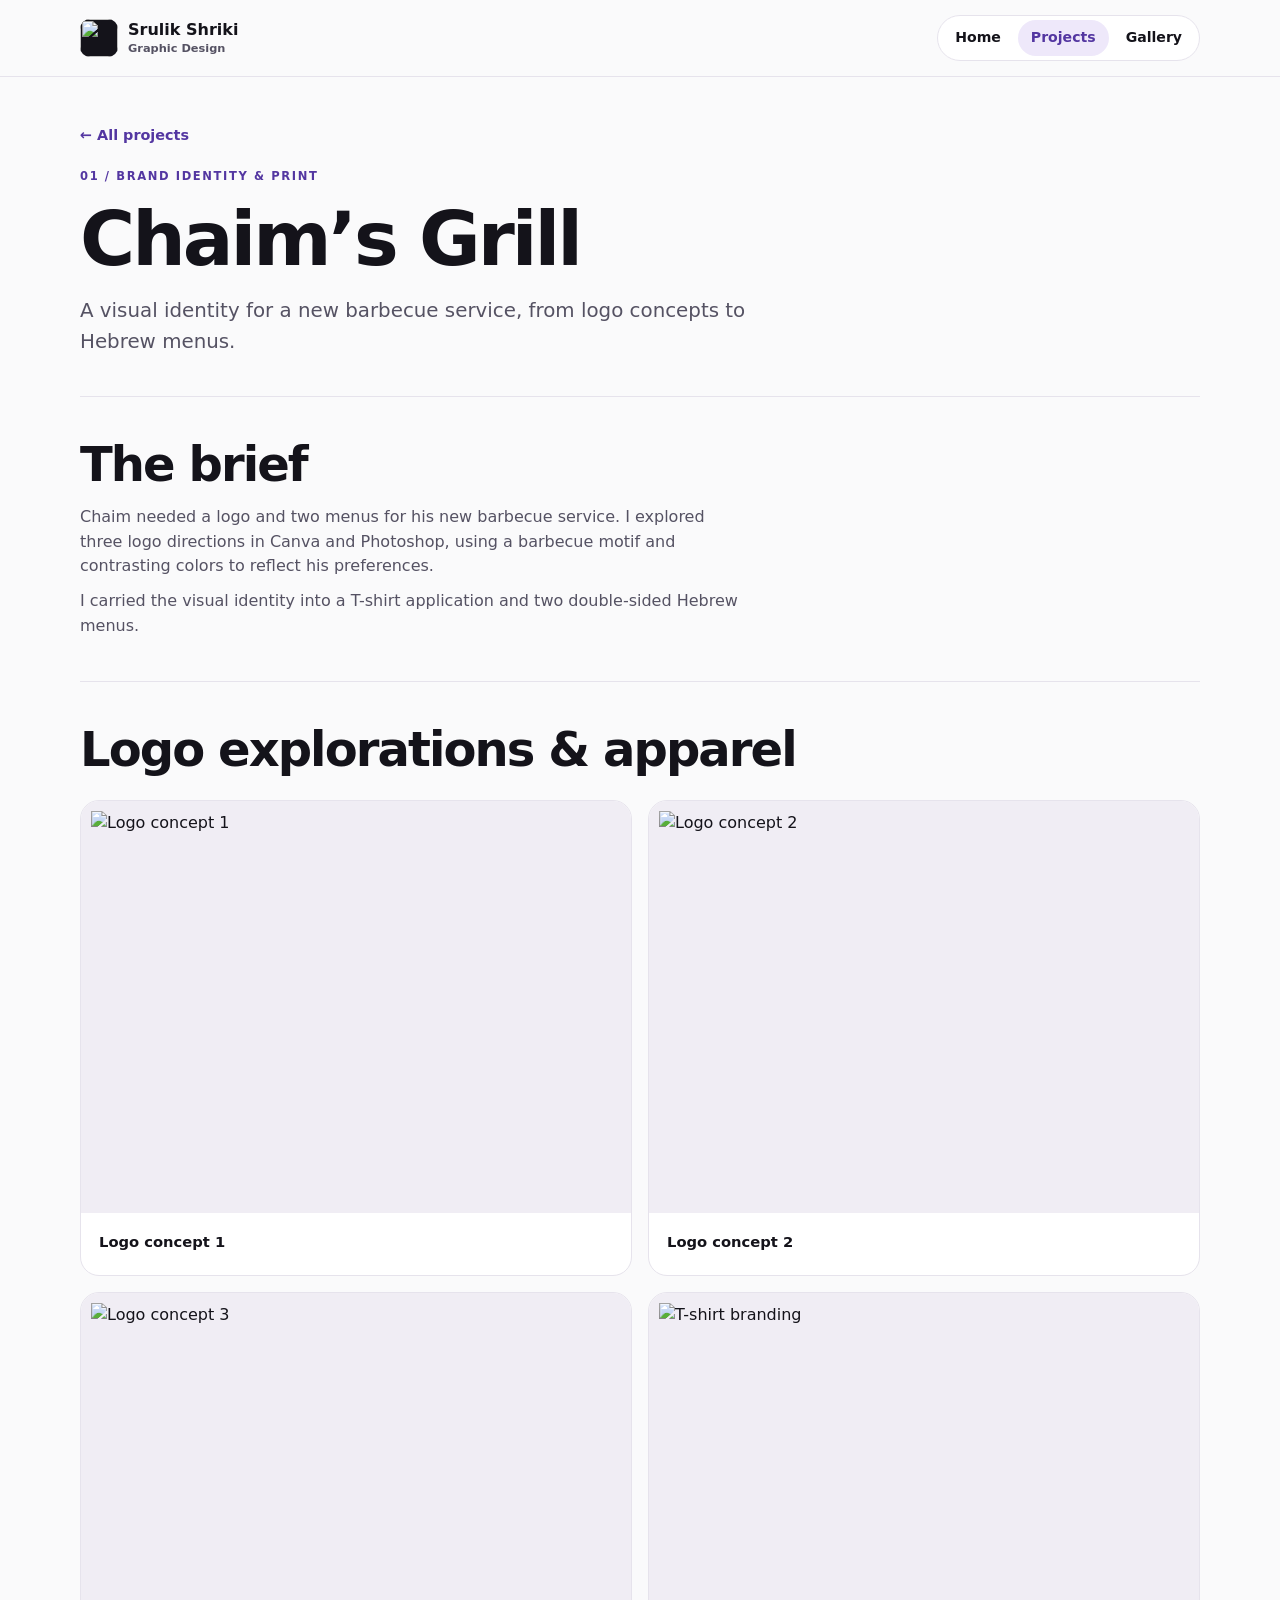
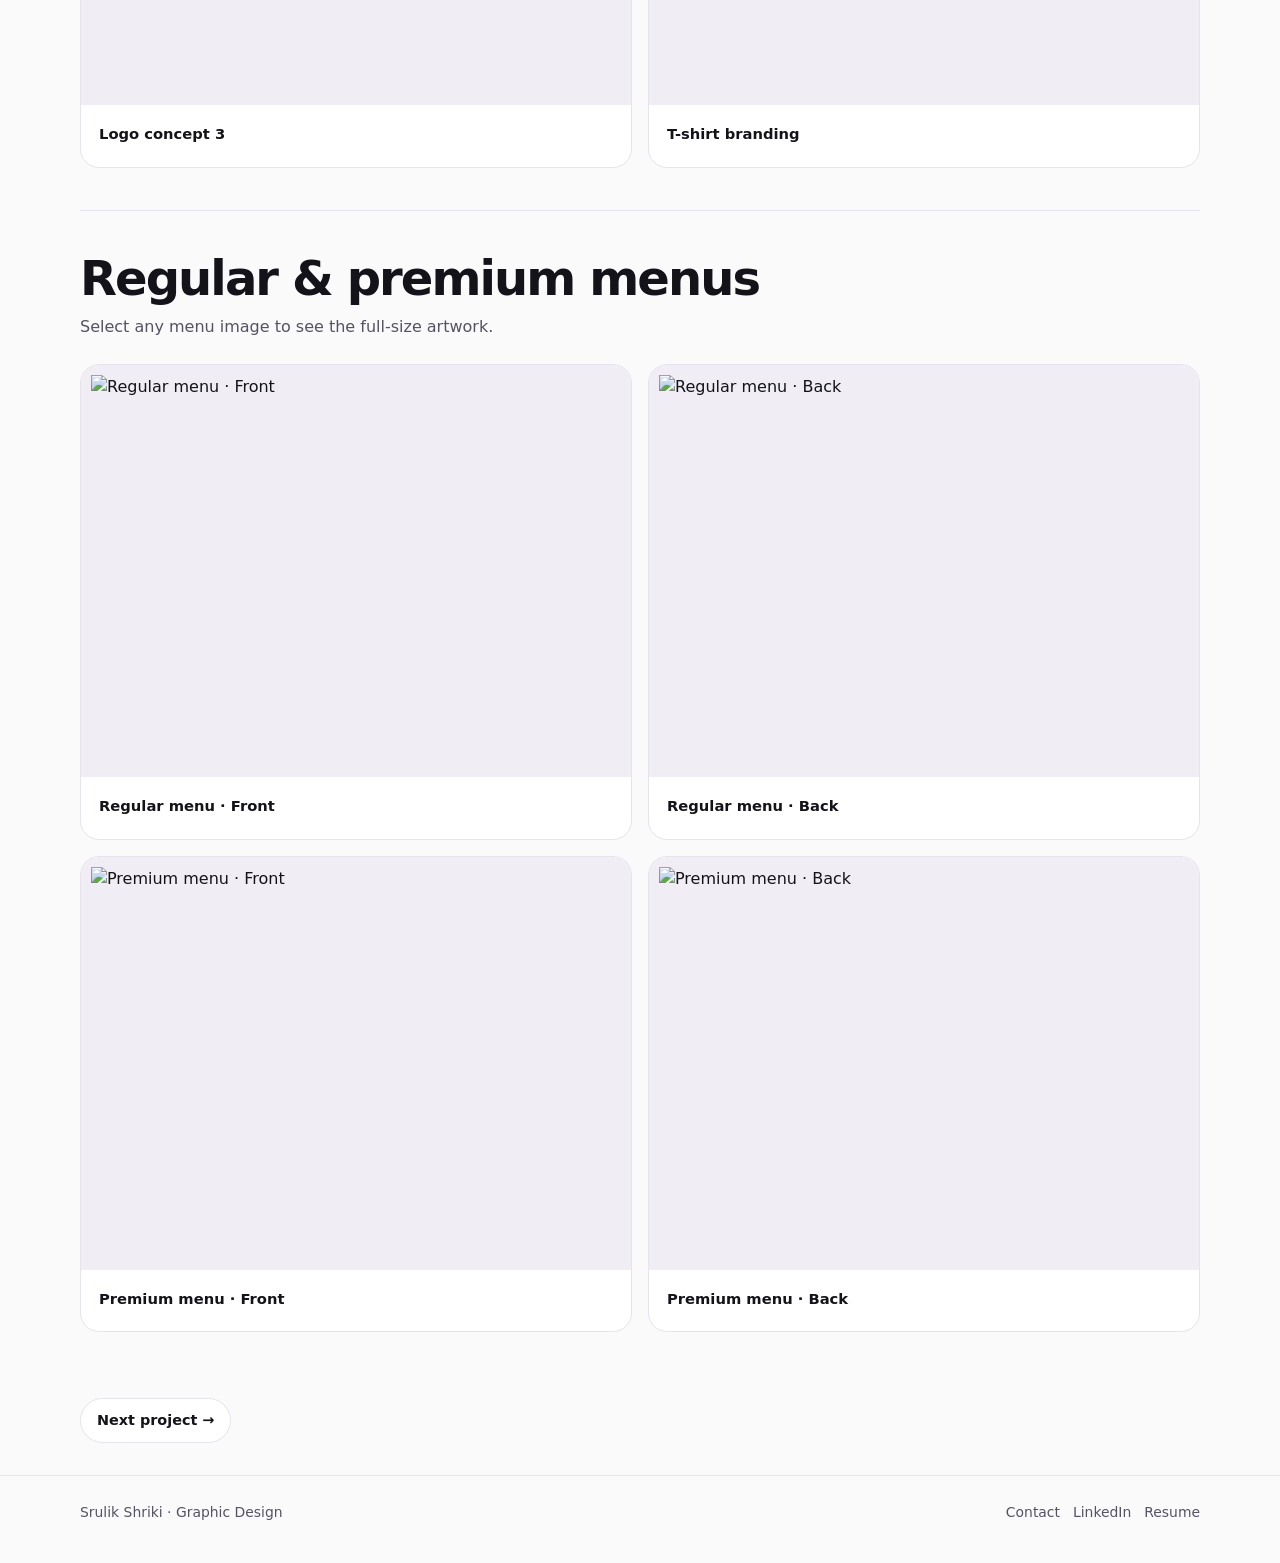
==== bbq.html @ f4cd2b34 "Add files via upload" ====
<!doctype html>
<html lang="en">
<head>
<meta charset="utf-8">
<meta name="viewport" content="width=device-width, initial-scale=1">
<meta name="description" content="Logo explorations, apparel, and two Hebrew menus for a barbecue business.">
<title>Chaim’s Grill | Graphic Design Srulik&#x27;s Portfolio</title>
<link rel="icon" href="gallery/logo_favicon.jpg" type="image/jpeg">
<link rel="stylesheet" href="styles.css">
</head>
<body>
<a class="skip" href="#main">Skip to content</a>
<header class="header"><div class="wrap bar">
  <a class="brand" href="index.html" aria-label="Graphic Design portfolio home"><img class="mark" src="gallery/logo_favicon.jpg" width="38" height="38" alt=""><span>Srulik Shriki<small>Graphic Design</small></span></a>
  <nav class="nav" aria-label="Main navigation"><a href="index.html">Home</a> <a href="projects.html" aria-current="page">Projects</a> <a href="gallery.html">Gallery</a></nav>
</div></header>
<main class="wrap" id="main">
<div class="page-head"><a class="back" href="projects.html">← All projects</a><p class="eyebrow">01 / Brand identity &amp; print</p><h1>Chaim’s Grill</h1><p class="lead">A visual identity for a new barbecue service, from logo concepts to Hebrew menus.</p></div><section class="section"><h2>The brief</h2><div class="brief-copy"><p>Chaim needed a logo and two menus for his new barbecue service. I explored three logo directions in Canva and Photoshop, using a barbecue motif and contrasting colors to reflect his preferences.</p><p>I carried the visual identity into a T-shirt application and two double-sided Hebrew menus.</p></div></section><section class="section"><h2>Logo explorations & apparel</h2><div class="grid two"><figure class="piece">
<div class="media"><a href="gallery/bbq_logo1.png" aria-label="View full-size image: Logo concept 1"><img src="gallery/bbq_logo1.png" alt="Logo concept 1" loading="lazy"></a></div>
<figcaption><strong>Logo concept 1</strong></figcaption></figure><figure class="piece">
<div class="media"><a href="gallery/bbq_logo2.png" aria-label="View full-size image: Logo concept 2"><img src="gallery/bbq_logo2.png" alt="Logo concept 2" loading="lazy"></a></div>
<figcaption><strong>Logo concept 2</strong></figcaption></figure><figure class="piece">
<div class="media"><a href="gallery/bbq_logo_option3.png" aria-label="View full-size image: Logo concept 3"><img src="gallery/bbq_logo_option3.png" alt="Logo concept 3" loading="lazy"></a></div>
<figcaption><strong>Logo concept 3</strong></figcaption></figure><figure class="piece">
<div class="media"><a href="gallery/tshirt_logo.png" aria-label="View full-size image: T-shirt branding"><img src="gallery/tshirt_logo.png" alt="T-shirt branding" loading="lazy"></a></div>
<figcaption><strong>T-shirt branding</strong></figcaption></figure></div></section><section class="section"><h2>Regular & premium menus</h2><p class=intro>Select any menu image to see the full-size artwork.</p><div class="grid two"><figure class="piece">
<div class="media"><a href="gallery/bbq_menu1.png" aria-label="View full-size image: Regular menu · Front"><img src="gallery/bbq_menu1.png" alt="Regular menu · Front" loading="lazy"></a></div>
<figcaption><strong>Regular menu · Front</strong></figcaption></figure><figure class="piece">
<div class="media"><a href="gallery/bbq_menu2.png" aria-label="View full-size image: Regular menu · Back"><img src="gallery/bbq_menu2.png" alt="Regular menu · Back" loading="lazy"></a></div>
<figcaption><strong>Regular menu · Back</strong></figcaption></figure><figure class="piece">
<div class="media"><a href="gallery/premium_bbq_menu1.png" aria-label="View full-size image: Premium menu · Front"><img src="gallery/premium_bbq_menu1.png" alt="Premium menu · Front" loading="lazy"></a></div>
<figcaption><strong>Premium menu · Front</strong></figcaption></figure><figure class="piece">
<div class="media"><a href="gallery/premium_bbq_menu2.png" aria-label="View full-size image: Premium menu · Back"><img src="gallery/premium_bbq_menu2.png" alt="Premium menu · Back" loading="lazy"></a></div>
<figcaption><strong>Premium menu · Back</strong></figcaption></figure></div></section><div class="actions"><a class="button" href="business-card.html">Next project →</a></div>
</main>
<footer class="footer"><div class="wrap"><span>Srulik Shriki · Graphic Design</span><div><a href="mailto:ishriki@emich.edu">Contact</a><a href="https://www.linkedin.com/in/srulik-shriki-858525204/">LinkedIn</a><a href="https://canva.link/yx0ch3mzbwve8dt">Resume</a></div></div></footer>

</body>
</html>
---- styles.css ----
:root{color-scheme:light;--bg:#fafafb;--ink:#14131a;--muted:#555263;--line:#e6e3ec;--paper:#fff;--accent:#5336a1;--lilac:#eee8fa;--width:1120px}
*{box-sizing:border-box}body{margin:0;background:var(--bg);color:var(--ink);font-family:Inter,system-ui,-apple-system,"Segoe UI",sans-serif;line-height:1.55}a{color:inherit;text-decoration:none}img,video{display:block;max-width:100%}h1,h2,h3,p,figure{margin:0}h1,h2,h3{line-height:1.08;letter-spacing:-.04em}p{color:var(--muted)}:focus-visible{outline:3px solid var(--accent);outline-offset:5px}.wrap{width:min(var(--width),calc(100% - 64px));margin-inline:auto}.skip{position:absolute;top:6px;left:8px;transform:translateY(-150%);z-index:10;background:white;padding:8px}.skip:focus{transform:none}.header{position:sticky;top:0;z-index:5;background:#fafafbf2;border-bottom:1px solid var(--line);backdrop-filter:blur(12px)}.bar{min-height:76px;display:flex;align-items:center;justify-content:space-between;gap:14px}.brand,.nav{display:flex;align-items:center;gap:10px}.brand{font-weight:750;line-height:1.12}.brand small{display:block;color:var(--muted);font-size:.71rem;font-weight:550;margin-top:3px}.mark{display:grid;place-items:center;border-radius:10px;width:38px;height:38px;background:var(--ink);color:white;font-size:.9rem;letter-spacing:-.04em;flex:none}.nav{gap:4px;padding:4px;border:1px solid var(--line);border-radius:99px;background:var(--paper);font-size:.88rem;font-weight:650}.nav a{padding:7px 13px;border-radius:99px}.nav a:hover,.nav [aria-current]{background:var(--lilac);color:var(--accent)}.hero{display:grid;grid-template-columns:1.22fr .78fr;align-items:center;gap:clamp(28px,6vw,84px);padding-block:clamp(48px,8vw,104px)}.hero h1,.page-head h1{font-size:clamp(2.65rem,6vw,5.25rem);max-width:13ch;line-height:1.04}.hero h1 span{background:var(--lilac);box-decoration-break:clone;padding-inline:.09em;border-radius:.13em}.eyebrow{font-size:.72rem;font-weight:800;text-transform:uppercase;letter-spacing:.14em;color:var(--accent);margin-bottom:14px}.lead{font-size:clamp(1.03rem,2vw,1.24rem);max-width:54ch;margin-top:18px}.portrait{border-radius:25px;overflow:hidden;background:var(--lilac);border:1px solid var(--line);padding:10px;max-width:365px;justify-self:end;width:100%}.portrait img{width:100%;height:auto;aspect-ratio:1;object-fit:cover;border-radius:17px}.portrait figcaption{padding:10px 6px 2px;font-size:.77rem;font-weight:700;color:var(--muted)}.actions{display:flex;align-items:center;gap:12px;flex-wrap:wrap;margin-top:24px}.button{display:inline-flex;align-items:center;gap:10px;padding:10px 16px;border-radius:99px;font-weight:700;font-size:.9rem;border:1px solid var(--line);background:white}.button.primary{color:white;background:var(--ink);border-color:var(--ink)}.button:hover{color:var(--accent);background:var(--lilac);border-color:var(--lilac)}.section{padding-block:42px;border-top:1px solid var(--line);scroll-margin-top:102px}.section h2{font-size:clamp(1.85rem,4vw,3rem)}.section>.intro{margin:10px 0 22px;max-width:65ch}.grid{display:grid;grid-template-columns:repeat(3,minmax(0,1fr));gap:16px;margin-top:24px}.grid.two{grid-template-columns:repeat(2,minmax(0,1fr))}.card,.piece,.note{min-width:0;border:1px solid var(--line);background:white;border-radius:19px;overflow:hidden}.card{display:flex;flex-direction:column}.card:hover{border-color:#a994d6;box-shadow:0 6px 24px #31215310}.cover,.media{display:grid;place-items:center;background:#f0edf4;overflow:hidden}.cover{aspect-ratio:1.5}.cover img{width:100%;height:100%;object-fit:cover}.cover.bbq{background:#fff}.cover.bbq img{object-fit:contain;padding:14px}.cover.ish{background:#2c2441}.cover.ish img{object-fit:contain;padding:14px}.card-body,.piece figcaption,.note{padding:18px}.card-body{flex:1;display:flex;flex-direction:column;align-items:start;gap:9px}.card-body h3,.note h3{font-size:1.35rem}.card-body p,.note p{font-size:.94rem}.card-body .eyebrow{margin:0;font-size:.66rem}.card-body .open{margin-top:auto;padding-top:6px;color:var(--accent);font-weight:750;font-size:.86rem}.page-head{padding-block:46px 38px}.page-head h1{max-width:17ch;font-size:clamp(2.5rem,6vw,4.7rem)}.back{display:inline-block;margin-bottom:22px;font-size:.9rem;font-weight:700;color:var(--accent)}.media{aspect-ratio:4/3}.media img,.media video{width:100%;height:100%;object-fit:contain}.media img{padding:10px}.media video{background:#191820}.media a{display:grid;place-items:center;width:100%;height:100%;min-height:0}.media a:hover img{filter:brightness(.94)}.piece figcaption{font-size:.92rem;color:var(--muted)}.piece figcaption strong{color:var(--ink);display:block;margin-bottom:3px}.piece figcaption a,.under{color:var(--accent);font-weight:700;text-decoration:underline;text-underline-offset:3px}.story{display:grid;grid-template-columns:minmax(0,1.2fr) minmax(0,1fr);gap:24px;align-items:start;margin-top:20px}.story p+p{margin-top:12px}.case-art{width:100%;border-radius:19px;background:#2c2441}.notes{display:grid;grid-template-columns:repeat(2,minmax(0,1fr));gap:12px;margin-top:20px}.note p{margin-top:8px}.footer{border-top:1px solid var(--line);margin-top:32px;padding-block:26px 40px}.footer .wrap{display:flex;justify-content:space-between;flex-wrap:wrap;gap:12px;color:var(--muted);font-size:.87rem}.footer a{margin-right:13px}.footer a:last-child{margin-right:0}.filters{margin-top:18px}.filters button{cursor:pointer;font-family:inherit;color:var(--ink)}.filters [aria-pressed=true]{background:var(--lilac);color:var(--accent);border-color:#cfc1e7}[hidden]{display:none!important}
@media(max-width:760px){.wrap{width:calc(100% - 36px)}.hero{grid-template-columns:1fr;gap:24px}.portrait{justify-self:start;max-width:300px}.grid{grid-template-columns:repeat(2,minmax(0,1fr))}.story{grid-template-columns:1fr}.case-art{max-width:450px}}
@media(max-width:490px){.nav a{padding:6px 8px}.nav{font-size:.77rem}.bar{min-height:62px;gap:8px}.brand{font-size:.88rem}.brand small{font-size:.63rem}.mark{width:32px;height:32px}.grid,.grid.two,.notes{grid-template-columns:1fr}.section{padding-block:32px}}

/* Project covers */
.cover {
  position: relative;
}
.cover img, .cover-art {
  position: absolute;
  inset: 0;
  width: 100%;
  height: 100%;
}
.cover img { object-position: center; }
.cover.bbq { background: #fff; }
.cover.bbq img { padding: 12px; }
.cover.ish { background: #f4e5ae; }
.cover.ish img { padding: 0; }
.cover.logos { background: #000; }
.cover.logos img { object-fit: contain; }
.cover.web { background: #dceafa; }
.cover.web img { object-fit: contain; }
.wheel-spin { transform-origin: 300px 200px; }
.drop-first { transform: translate(75px, 250px); }
.drop-second { transform: translate(150px, 200px); }
@media (prefers-reduced-motion: no-preference) {
  .has-motion.is-visible .wheel-spin {
    animation: wheel-spin 4.6s ease-in-out both;
  }
  .has-motion.is-visible .drop-first {
    animation: drop-first 2.2s steps(1, end) both;
  }
  .has-motion.is-visible .drop-second {
    animation: drop-second 2.2s 2.2s steps(1, end) both;
  }
}
@keyframes wheel-spin {
  to { transform: rotate(1080deg); }
}
@keyframes drop-first {
  0% { transform: translate(50px, 0); }
  20% { transform: translate(50px, 75px); }
  40% { transform: translate(75px, 75px); }
  60% { transform: translate(75px, 150px); }
  80%, 100% { transform: translate(75px, 250px); }
}
@keyframes drop-second {
  0% { transform: translate(100px, 0); }
  20% { transform: translate(100px, 50px); }
  40% { transform: translate(125px, 50px); }
  60% { transform: translate(150px, 100px); }
  80%, 100% { transform: translate(150px, 200px); }
}

.brief-copy { max-width: 66ch; margin-top: 14px; }
.brief-copy p + p { margin-top: 10px; }
.print-version h3 { font-size: 1.25rem; }
.grid.print-sides { grid-template-columns: 1fr; gap: 12px; margin-top: 12px; }
.print-sides .media { aspect-ratio: 1.8; }
.media:has(img[src$="logo-example-1.png"]) { background: #232129; }
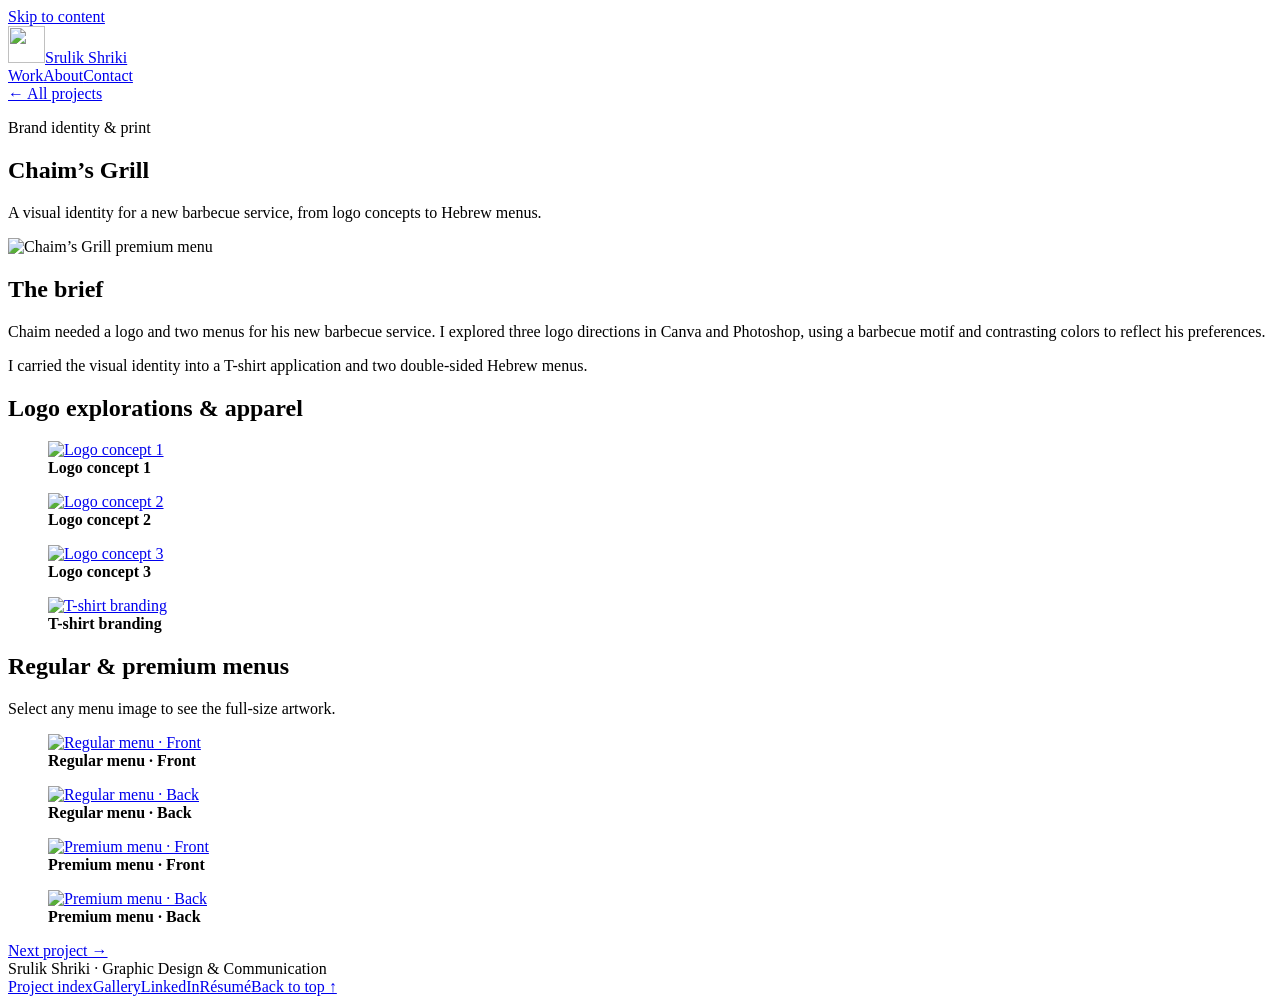
==== commit dcc07b74: "Add files via upload" ====
--- a/bbq.html
+++ b/bbq.html
@@ -5,35 +5,49 @@
 <meta name="viewport" content="width=device-width, initial-scale=1">
 <meta name="description" content="Logo explorations, apparel, and two Hebrew menus for a barbecue business.">
 <title>Chaim’s Grill | Graphic Design Srulik&#x27;s Portfolio</title>
-<link rel="icon" href="gallery/logo_favicon.jpg" type="image/jpeg">
-<link rel="stylesheet" href="styles.css">
+<link rel="icon" href="assets/home/srulik-mark.webp">
+<meta name="theme-color" content="#ffffff">
+<link rel="stylesheet" href="assets/css/home.css">
+<link rel="stylesheet" href="assets/css/projects.css">
 </head>
-<body>
+<body id="top" class="case-page tone-warm">
 <a class="skip" href="#main">Skip to content</a>
-<header class="header"><div class="wrap bar">
-  <a class="brand" href="index.html" aria-label="Graphic Design portfolio home"><img class="mark" src="gallery/logo_favicon.jpg" width="38" height="38" alt=""><span>Srulik Shriki<small>Graphic Design</small></span></a>
-  <nav class="nav" aria-label="Main navigation"><a href="index.html">Home</a> <a href="projects.html" aria-current="page">Projects</a> <a href="gallery.html">Gallery</a></nav>
-</div></header>
-<main class="wrap" id="main">
-<div class="page-head"><a class="back" href="projects.html">← All projects</a><p class="eyebrow">01 / Brand identity &amp; print</p><h1>Chaim’s Grill</h1><p class="lead">A visual identity for a new barbecue service, from logo concepts to Hebrew menus.</p></div><section class="section"><h2>The brief</h2><div class="brief-copy"><p>Chaim needed a logo and two menus for his new barbecue service. I explored three logo directions in Canva and Photoshop, using a barbecue motif and contrasting colors to reflect his preferences.</p><p>I carried the visual identity into a T-shirt application and two double-sided Hebrew menus.</p></div></section><section class="section"><h2>Logo explorations & apparel</h2><div class="grid two"><figure class="piece">
-<div class="media"><a href="gallery/bbq_logo1.png" aria-label="View full-size image: Logo concept 1"><img src="gallery/bbq_logo1.png" alt="Logo concept 1" loading="lazy"></a></div>
+<header class="header">
+    <div class="wrap bar">
+      <a class="brand" href="index.html" aria-label="Srulik Shriki, home"><img src="assets/home/srulik-mark.webp" width="37" height="37" alt=""><span>Srulik Shriki</span></a>
+      <nav class="nav" aria-label="Main navigation">
+        <a href="index.html#work">Work</a><a href="index.html#about">About</a><a class="contact-nav" href="mailto:ishriki@emich.edu">Contact</a>
+      </nav>
+    </div>
+  </header>
+<main id="main" tabindex="-1">
+<section class="case-hero" aria-label="Project introduction">
+  <div class="wrap case-hero-inner">
+    <div class="page-head"><a class="back" href="projects.html">← All projects</a><p class="eyebrow">Brand identity &amp; print</p><h1><span>Chaim’s Grill</span></h1><p class="lead">A visual identity for a new barbecue service, from logo concepts to Hebrew menus.</p></div>
+    <div class="case-art portrait-art"><img src="assets/home/chaims-grill-menu.webp" alt="Chaim’s Grill premium menu" fetchpriority="high"></div>
+  </div>
+</section>
+<div class="wrap case-content">
+<section class="section"><h2>The brief</h2><div class="brief-copy"><p>Chaim needed a logo and two menus for his new barbecue service. I explored three logo directions in Canva and Photoshop, using a barbecue motif and contrasting colors to reflect his preferences.</p><p>I carried the visual identity into a T-shirt application and two double-sided Hebrew menus.</p></div></section><section class="section"><h2>Logo explorations & apparel</h2><div class="grid two"><figure class="piece">
+<div class="media"><a href="assets/gallery/bbq_logo1.png" aria-label="View full-size image: Logo concept 1"><img src="assets/gallery/bbq_logo1.png" alt="Logo concept 1" loading="lazy"></a></div>
 <figcaption><strong>Logo concept 1</strong></figcaption></figure><figure class="piece">
-<div class="media"><a href="gallery/bbq_logo2.png" aria-label="View full-size image: Logo concept 2"><img src="gallery/bbq_logo2.png" alt="Logo concept 2" loading="lazy"></a></div>
+<div class="media"><a href="assets/gallery/bbq_logo2.png" aria-label="View full-size image: Logo concept 2"><img src="assets/gallery/bbq_logo2.png" alt="Logo concept 2" loading="lazy"></a></div>
 <figcaption><strong>Logo concept 2</strong></figcaption></figure><figure class="piece">
-<div class="media"><a href="gallery/bbq_logo_option3.png" aria-label="View full-size image: Logo concept 3"><img src="gallery/bbq_logo_option3.png" alt="Logo concept 3" loading="lazy"></a></div>
+<div class="media"><a href="assets/gallery/bbq_logo_option3.png" aria-label="View full-size image: Logo concept 3"><img src="assets/gallery/bbq_logo_option3.png" alt="Logo concept 3" loading="lazy"></a></div>
 <figcaption><strong>Logo concept 3</strong></figcaption></figure><figure class="piece">
-<div class="media"><a href="gallery/tshirt_logo.png" aria-label="View full-size image: T-shirt branding"><img src="gallery/tshirt_logo.png" alt="T-shirt branding" loading="lazy"></a></div>
+<div class="media"><a href="assets/gallery/tshirt_logo.png" aria-label="View full-size image: T-shirt branding"><img src="assets/gallery/tshirt_logo.png" alt="T-shirt branding" loading="lazy"></a></div>
 <figcaption><strong>T-shirt branding</strong></figcaption></figure></div></section><section class="section"><h2>Regular & premium menus</h2><p class=intro>Select any menu image to see the full-size artwork.</p><div class="grid two"><figure class="piece">
-<div class="media"><a href="gallery/bbq_menu1.png" aria-label="View full-size image: Regular menu · Front"><img src="gallery/bbq_menu1.png" alt="Regular menu · Front" loading="lazy"></a></div>
+<div class="media"><a href="assets/gallery/bbq_menu1.png" aria-label="View full-size image: Regular menu · Front"><img src="assets/gallery/bbq_menu1.png" alt="Regular menu · Front" loading="lazy"></a></div>
 <figcaption><strong>Regular menu · Front</strong></figcaption></figure><figure class="piece">
-<div class="media"><a href="gallery/bbq_menu2.png" aria-label="View full-size image: Regular menu · Back"><img src="gallery/bbq_menu2.png" alt="Regular menu · Back" loading="lazy"></a></div>
+<div class="media"><a href="assets/gallery/bbq_menu2.png" aria-label="View full-size image: Regular menu · Back"><img src="assets/gallery/bbq_menu2.png" alt="Regular menu · Back" loading="lazy"></a></div>
 <figcaption><strong>Regular menu · Back</strong></figcaption></figure><figure class="piece">
-<div class="media"><a href="gallery/premium_bbq_menu1.png" aria-label="View full-size image: Premium menu · Front"><img src="gallery/premium_bbq_menu1.png" alt="Premium menu · Front" loading="lazy"></a></div>
+<div class="media"><a href="assets/gallery/premium_bbq_menu1.png" aria-label="View full-size image: Premium menu · Front"><img src="assets/gallery/premium_bbq_menu1.png" alt="Premium menu · Front" loading="lazy"></a></div>
 <figcaption><strong>Premium menu · Front</strong></figcaption></figure><figure class="piece">
-<div class="media"><a href="gallery/premium_bbq_menu2.png" aria-label="View full-size image: Premium menu · Back"><img src="gallery/premium_bbq_menu2.png" alt="Premium menu · Back" loading="lazy"></a></div>
+<div class="media"><a href="assets/gallery/premium_bbq_menu2.png" aria-label="View full-size image: Premium menu · Back"><img src="assets/gallery/premium_bbq_menu2.png" alt="Premium menu · Back" loading="lazy"></a></div>
 <figcaption><strong>Premium menu · Back</strong></figcaption></figure></div></section><div class="actions"><a class="button" href="business-card.html">Next project →</a></div>
+</div>
 </main>
-<footer class="footer"><div class="wrap"><span>Srulik Shriki · Graphic Design</span><div><a href="mailto:ishriki@emich.edu">Contact</a><a href="https://www.linkedin.com/in/srulik-shriki-858525204/">LinkedIn</a><a href="https://canva.link/yx0ch3mzbwve8dt">Resume</a></div></div></footer>
+<footer class="footer"><div class="wrap"><span>Srulik Shriki · Graphic Design &amp; Communication</span><nav aria-label="Footer"><a href="projects.html">Project index</a><a href="gallery.html">Gallery</a><a href="https://www.linkedin.com/in/srulik-shriki-858525204/">LinkedIn</a><a href="https://canva.link/yx0ch3mzbwve8dt">Résumé</a><a href="#top">Back to top ↑</a></nav></div></footer>
 
 </body>
 </html>
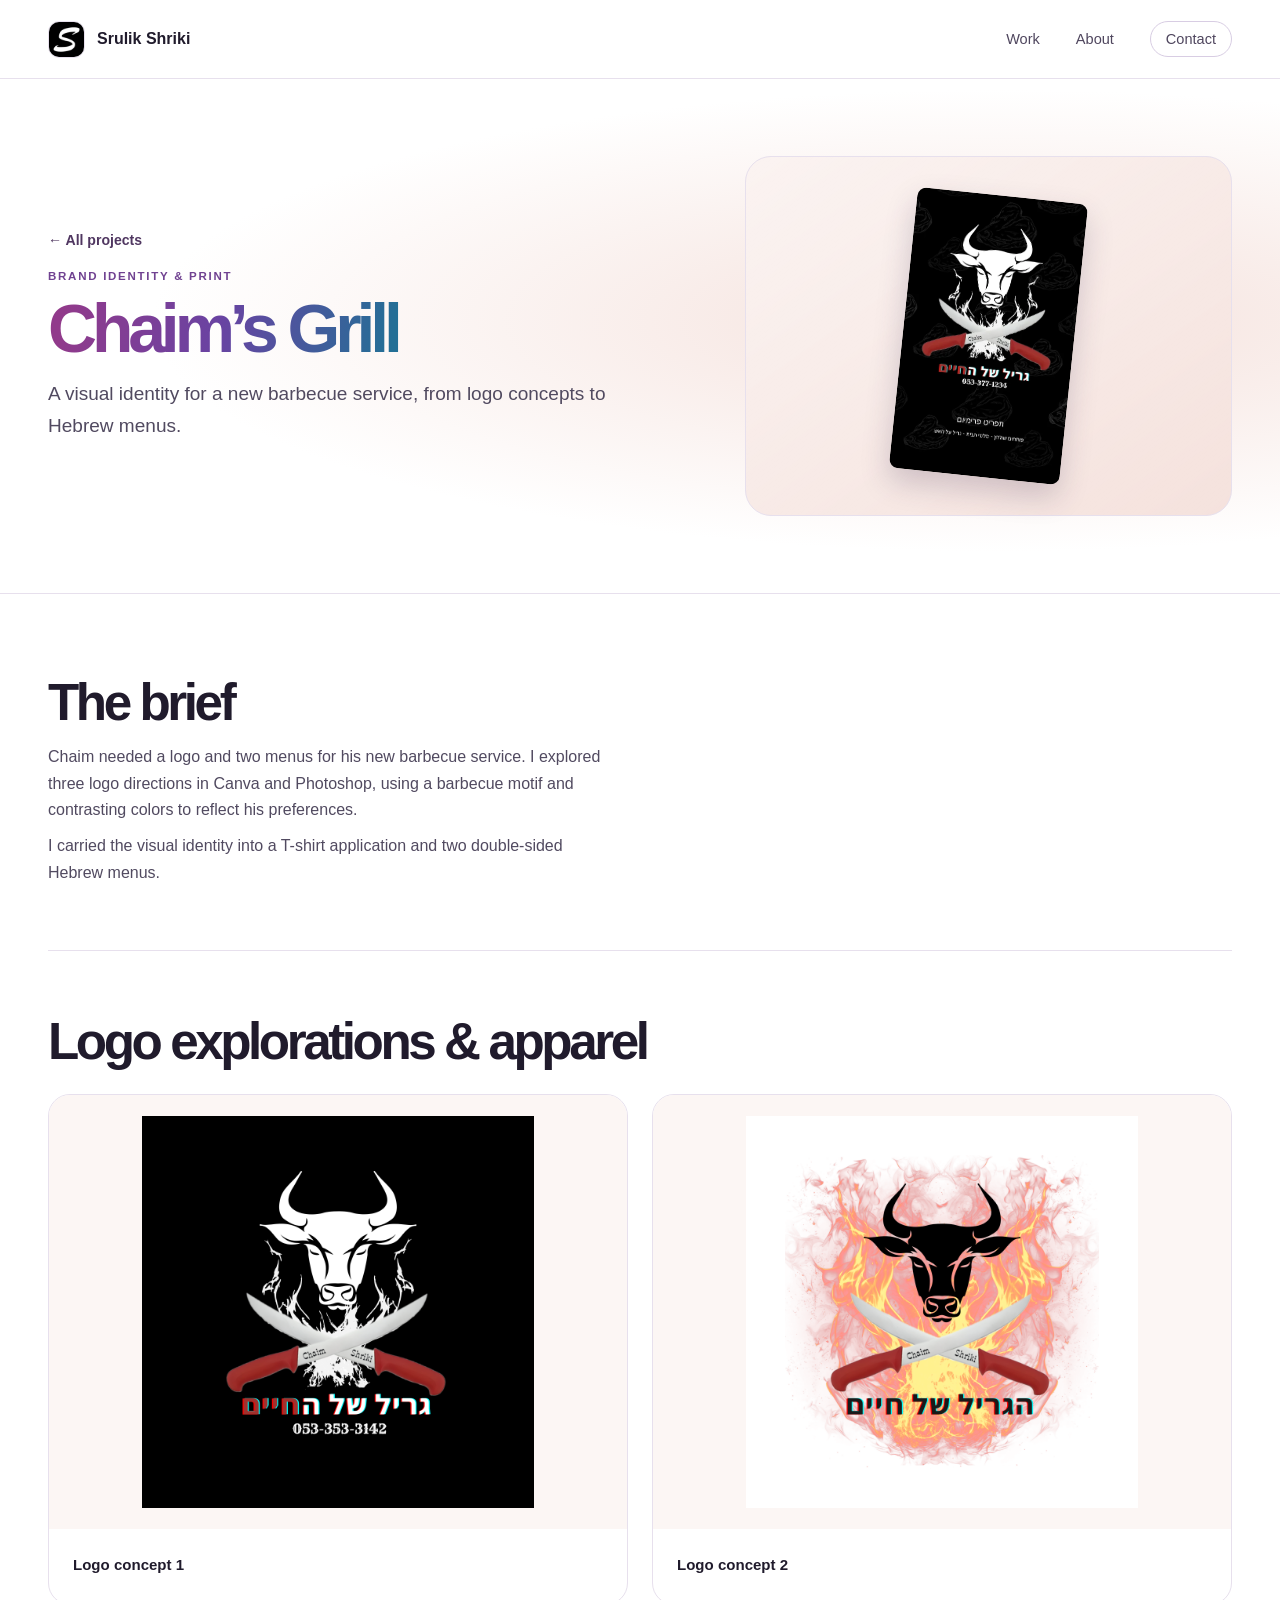
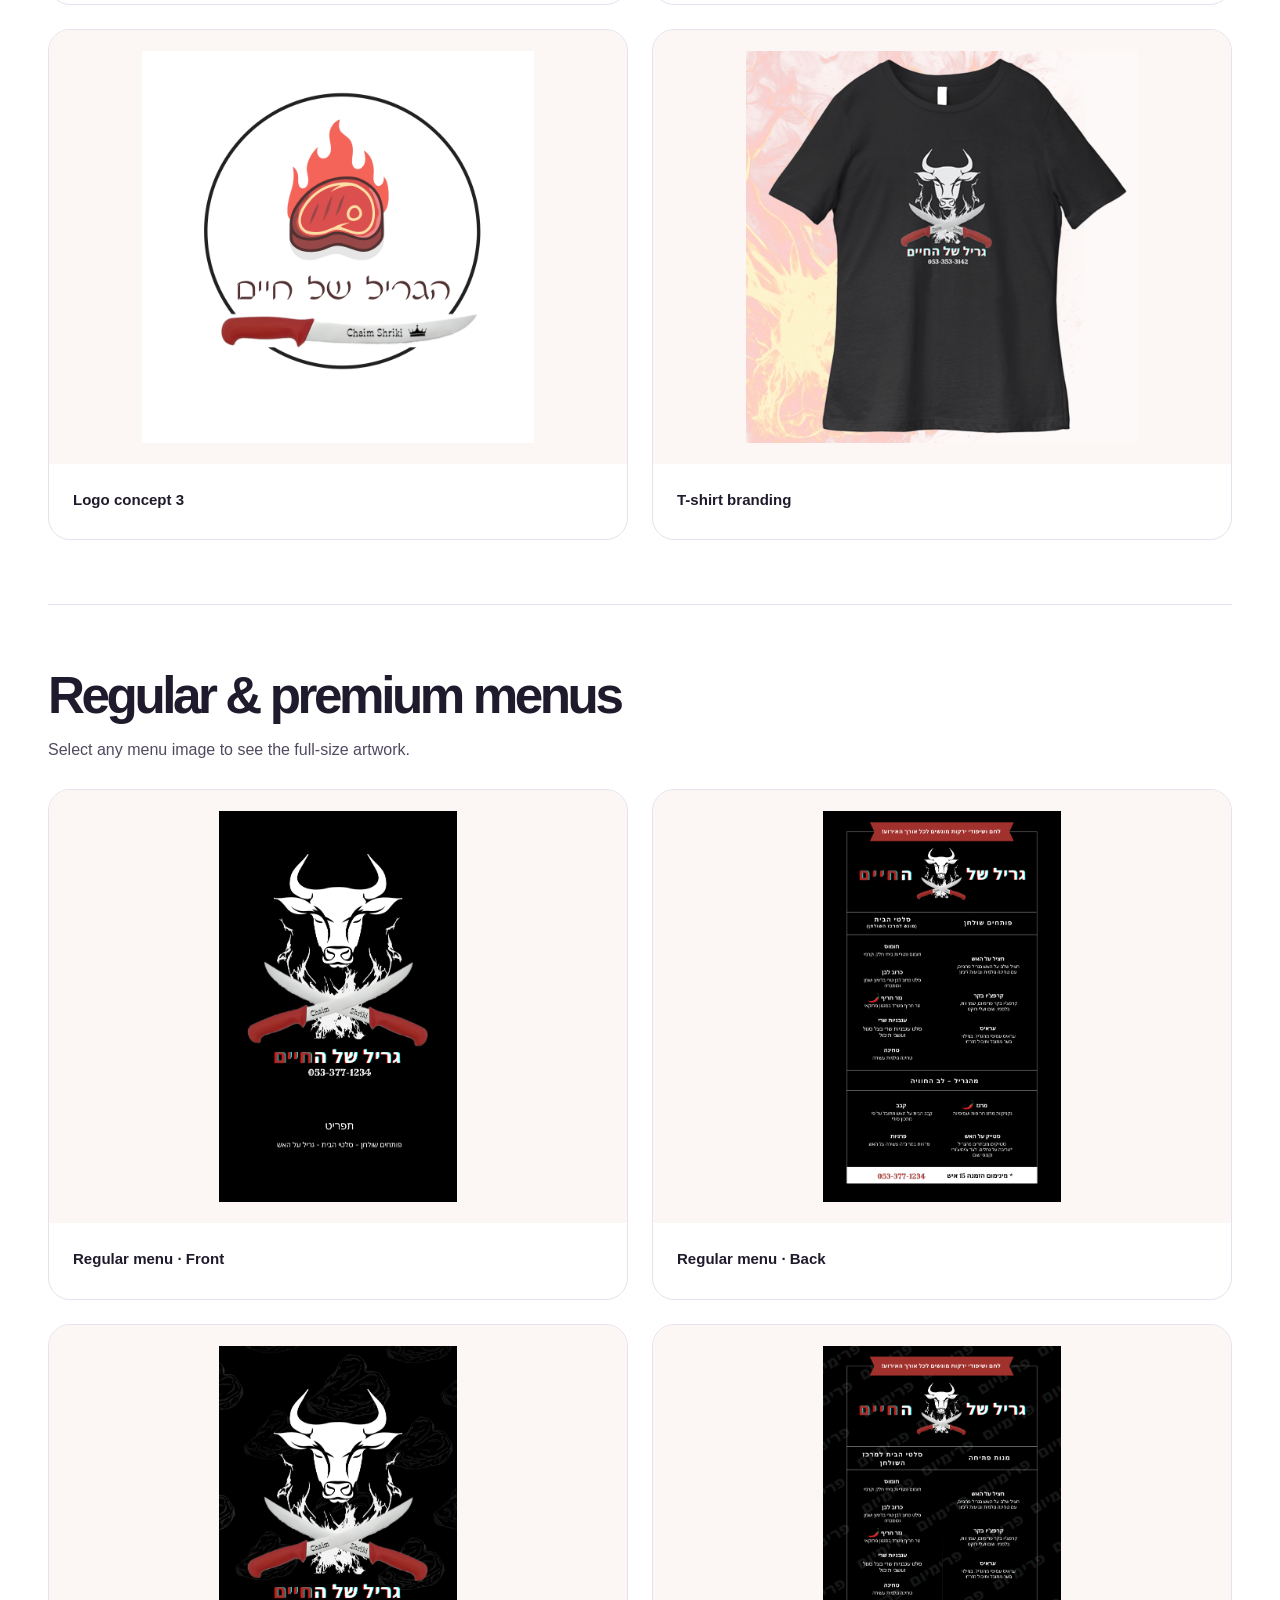
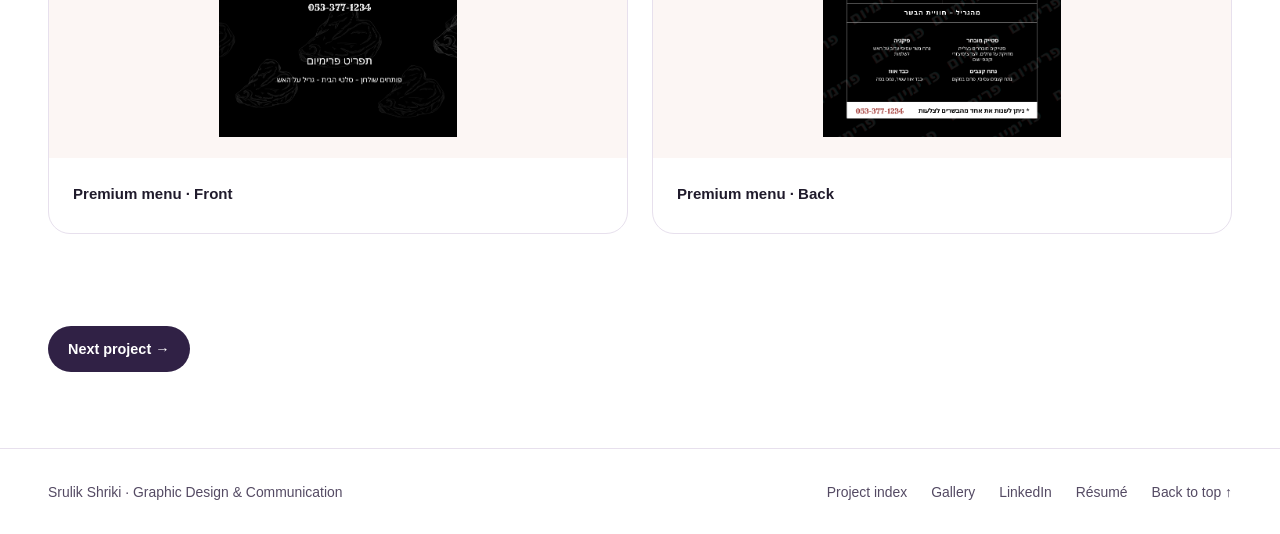
==== commit eee57414: "Update bbq.html" ====
--- a/bbq.html
+++ b/bbq.html
@@ -47,7 +47,7 @@
 <figcaption><strong>Premium menu · Back</strong></figcaption></figure></div></section><div class="actions"><a class="button" href="business-card.html">Next project →</a></div>
 </div>
 </main>
-<footer class="footer"><div class="wrap"><span>Srulik Shriki · Graphic Design &amp; Communication</span><nav aria-label="Footer"><a href="projects.html">Project index</a><a href="gallery.html">Gallery</a><a href="https://www.linkedin.com/in/srulik-shriki-858525204/">LinkedIn</a><a href="https://canva.link/yx0ch3mzbwve8dt">Résumé</a><a href="#top">Back to top ↑</a></nav></div></footer>
+<footer class="footer"><div class="wrap"><span>Srulik Shriki · Graphic Design &amp; Communication</span><nav aria-label="Footer"><a href="projects.html">Project index</a><a href="gallery.html">Gallery</a><a href="https://www.linkedin.com/in/srulik-shriki-858525204/">LinkedIn</a><a href="https://canva.link/jwtwx4xibd2nl0v">Résumé</a><a href="#top">Back to top ↑</a></nav></div></footer>
 
 </body>
 </html>
--- a/assets/css/home.css
+++ b/assets/css/home.css
@@ -0,0 +1,156 @@
+:root {
+  color-scheme: light;
+  --ink: #201b2c;
+  --muted: #514a60;
+  --bg: #ffffff;
+  --line: #e7e0ed;
+  --shell: min(1200px, calc(100% - 96px));
+  --gradient: linear-gradient(102deg, #913a8b 5%, #6943a2 48%, #236f96 96%);
+  font-family: -apple-system, BlinkMacSystemFont, "Segoe UI", sans-serif;
+}
+*, *::before, *::after { box-sizing: border-box; }
+html { scroll-behavior: smooth; }
+body { margin: 0; background: var(--bg); color: var(--ink); }
+a { color: inherit; text-decoration: none; }
+a:focus-visible { outline: 2px solid #693da4; outline-offset: 5px; }
+img { display: block; width: 100%; height: auto; }
+h1, h2, h3, p, figure { margin: 0; }
+.wrap { width: var(--shell); margin-inline: auto; }
+.skip { position: absolute; left: 16px; top: 12px; transform: translateY(-160%); z-index: 10; background: white; color: #16121e; padding: 12px; }
+.skip:focus { transform: none; }
+.icon { width: 18px; height: 18px; flex: none; fill: none; stroke: currentColor; stroke-width: 1.6; stroke-linecap: round; stroke-linejoin: round; }
+.kicker { font-size: .72rem; font-weight: 700; letter-spacing: .15em; line-height: 1.45; text-transform: uppercase; }
+.top {
+  position: relative;
+  isolation: isolate;
+  background: radial-gradient(ellipse at 76% 47%, #f1e5fb 0, #faf6fd 42%, transparent 72%),
+    radial-gradient(ellipse at 35% 102%, #fbf7ff, transparent 52%), #ffffff;
+  overflow: hidden;
+}
+.header { background: #ffffff; border-bottom: 1px solid var(--line); }
+.bar { min-height: 78px; display: flex; align-items: center; justify-content: space-between; gap: 20px; }
+.brand { display: inline-flex; align-items: center; gap: 12px; font-weight: 650; white-space: nowrap; }
+.brand img { width: 37px; height: 37px; border-radius: 11px; border: 1px solid var(--line); }
+.nav { display: flex; flex-wrap: wrap; align-items: center; justify-content: flex-end; gap: clamp(16px, 3vw, 36px); color: #4f465e; font-size: .91rem; }
+.nav a:hover, .text-link:hover, .footer a:hover { color: #6f3697; }
+.nav .contact-nav { border: 1px solid #d8cde3; border-radius: 999px; padding: 9px 15px; }
+.hero { display: grid; grid-template-columns: minmax(0, 1fr) minmax(0, .94fr); align-items: center; gap: 15px; padding: 92px 0 60px; min-height: 555px; }
+.hero-copy { position: relative; z-index: 2; }
+.hero .kicker { color: #704291; margin-bottom: 20px; }
+h1 { font-size: clamp(3rem, 5.6vw, 5.65rem); line-height: .94; font-weight: 750; letter-spacing: -.075em; }
+h1 span, .gradient-text { display: inline-block; color: #704291; background: var(--gradient); background-clip: text; -webkit-text-fill-color: transparent; padding: 0 .065em .085em 0; }
+.hero .lead { max-width: 420px; margin-top: 18px; color: #4e475b; font-size: clamp(1rem, 1.45vw, 1.18rem); line-height: 1.62; }
+.actions { display: flex; flex-wrap: wrap; gap: 20px; align-items: center; margin-top: 28px; }
+.button { display: inline-flex; align-items: center; justify-content: center; gap: 11px; border-radius: 999px; padding: 13px 20px; min-height: 46px; background: #302145; color: #ffffff; font-weight: 700; font-size: .9rem; transition: background .2s; }
+.button:hover { background: #593879; }
+.text-link { display: inline-flex; align-items: center; gap: 8px; color: #503761; font-weight: 650; font-size: .9rem; }
+.hero-art { position: relative; width: 100%; aspect-ratio: 1.18; isolation: isolate; }
+.halo { position: absolute; inset: 7% 7% 1% 10%; border: 1px solid #b58fd455; border-radius: 50%; transform: rotate(-24deg); background: radial-gradient(ellipse at 67% 35%, #e6d0f380, transparent 64%); box-shadow: 0 0 58px #c7a2e44d, inset 0 0 40px #d9b8ee50; }
+.halo::after { content: ""; position: absolute; inset: 8%; border: 1px solid #bb98d63b; border-radius: inherit; }
+.screen { border: 1px solid #65527464; background: #201b2a; box-shadow: 0 22px 55px #45325742; overflow: hidden; }
+.hero-screen { position: absolute; top: 17%; left: 0; width: 88%; padding: 8px; border-radius: 17px; transform: rotate(-9deg); }
+.hero-screen img { border-radius: 8px; }
+.dots { display: flex; gap: 4px; padding: 2px 1px 7px; }
+.dots i { width: 4px; height: 4px; background: #e4cee6a8; border-radius: 50%; }
+.hero-poster { position: absolute; width: 28%; right: 3%; top: 33%; padding: 5px; border-radius: 17px; transform: rotate(11deg); }
+.hero-poster img { border-radius: 12px; aspect-ratio: .65; object-fit: contain; background: #f7f7f5; }
+.hero-print { position: absolute; left: 6%; bottom: 9%; width: 41%; border-radius: 8px; transform: rotate(-13deg); }
+.art-caption { position: absolute; bottom: 0; right: 3%; color: #594568; font-size: .65rem; letter-spacing: .16em; text-transform: uppercase; font-weight: 700; }
+
+.work { padding: 96px 0 104px; }
+.section-head { margin-bottom: 30px; }
+.about .kicker { color: #704291; margin-bottom: 11px; }
+h2 { font-size: clamp(2.8rem, 5.1vw, 5.1rem); line-height: .98; letter-spacing: -.067em; }
+
+.projects { display: grid; grid-template-columns: repeat(12, minmax(0, 1fr)); gap: 18px; }
+.project { grid-column: span 6; display: flex; flex-direction: column; min-width: 0; border-radius: 25px; overflow: hidden; background: #ffffff; border: 1px solid var(--line); transition: border-color .2s, transform .2s; }
+.project:hover { border-color: #d7b4fa; transform: translateY(-4px); }
+.project:focus-visible { outline-offset: 3px; }
+.project-visual { position: relative; isolation: isolate; min-width: 0; height: clamp(220px, 29vw, 350px); display: grid; place-items: center; overflow: hidden; }
+.project-visual img { transition: transform .35s ease; }
+.project:hover .project-visual img { transform: scale(1.035); }
+.project-info { display: flex; flex: 1; gap: 16px; align-items: center; justify-content: space-between; padding: 22px 24px 24px; }
+.project-info .kicker { color: #704291; margin-bottom: 6px; }
+h3 { font-size: clamp(1.45rem, 2.45vw, 2.3rem); line-height: 1.05; letter-spacing: -.042em; }
+.project-info p:last-child { margin-top: 9px; color: #544a63; font-size: .93rem; line-height: 1.5; }
+.arrow { width: 40px; height: 40px; flex: none; display: grid; place-items: center; border: 1px solid #d8cde3; border-radius: 50%; transition: background .2s, color .2s; }
+.project:hover .arrow { background: #f4dcff; color: #251931; }
+.feature { grid-column: span 12; display: grid; grid-template-columns: minmax(250px, .63fr) 1.37fr; }
+.bbq { background: #fcf6f4; color: #2d1b20; }
+.layout { background: #f3f8fa; color: #192b36; }
+.feature .project-info .kicker { color: #614459; }
+.feature .project-info p:last-child { color: #4b3c48; }
+.feature .arrow { border-color: #26133345; }
+.feature .project-info { flex-direction: column; align-items: flex-start; justify-content: center; gap: 20px; padding: 30px clamp(24px, 4.3vw, 54px); }
+.feature .project-info p:last-child { max-width: 230px; }
+.feature h3 { font-size: clamp(2.4rem, 4.4vw, 4.2rem); }
+.feature .project-visual { height: clamp(285px, 32vw, 405px); }
+.web .project-visual { background: radial-gradient(ellipse at 72% 24%, #fff5ff, transparent 58%), linear-gradient(130deg, #e4d8f5, #ddd7f0 56%, #f2d6e5); }
+.web-desktop { position: absolute; width: 77%; top: 16%; left: 8%; transform: rotate(-6deg); padding: 6px; border-radius: 12px; }
+.web-desktop img { border-radius: 6px; }
+.web-mobile { position: absolute; right: 9%; bottom: 12%; width: 18%; border: 5px solid #292134; border-radius: 12px; overflow: hidden; transform: rotate(9deg); box-shadow: 0 12px 22px #32234885; }
+.web-mobile img { height: clamp(105px, 14vw, 185px); object-fit: cover; object-position: top; }
+.bbq .project-visual { background: radial-gradient(ellipse at 52% 50%, #f2d8d1, transparent 75%), #e9ccc9; }
+.bbq-menu { position: absolute; width: 34%; height: 84%; object-fit: contain; left: 21%; top: 9%; rotate: -9deg; filter: drop-shadow(0 14px 18px #59333e60); }
+.bbq-mark { position: absolute; width: min(34%, 258px); right: 20%; bottom: 10%; rotate: 9deg; border: 1px solid #ffffff25; box-shadow: 0 12px 22px #59333e63; }
+.print .project-visual { background: radial-gradient(ellipse at 60% 20%, #fff0d9, transparent 75%), #e9b9ac; }
+.print img { position: absolute; width: 53%; border-radius: 3px; box-shadow: 0 14px 24px #48292275; }
+.print-back { left: 15%; top: 18%; rotate: -12deg; }
+.print-front { right: 12%; bottom: 18%; rotate: 9deg; }
+
+.layout .project-visual { background: radial-gradient(ellipse at 58% 20%, #f0f8f8, transparent 70%), #bdd7df; }
+.layout img { position: absolute; top: 9%; width: auto; max-width: 37%; height: 82%; object-fit: contain; filter: drop-shadow(0 12px 12px #23364258); }
+.layout-one { right: 49%; rotate: -10deg; }
+.layout-two { left: 46%; rotate: 10deg; }
+
+.about { display: grid; grid-template-columns: minmax(150px, .48fr) 1.52fr; gap: clamp(25px, 6vw, 80px); align-items: center; padding: clamp(28px, 5vw, 66px); border-radius: 28px; border: 1px solid var(--line); background: radial-gradient(ellipse at 4% 110%, #eae0f7, transparent 67%), #f8f5fb; }
+.portrait { max-width: 260px; overflow: hidden; border-radius: 17px; background: #fff; }
+.about .lead { margin-top: 18px; max-width: 540px; color: #4f465f; line-height: 1.65; }
+.footer { margin-top: 76px; border-top: 1px solid var(--line); }
+.footer .wrap { min-height: 85px; display: flex; align-items: center; justify-content: space-between; gap: 20px; font-size: .87rem; color: #544a63; }
+.footer nav { display: flex; gap: 24px; flex-wrap: wrap; }
+@media (max-width: 970px) {
+  :root { --shell: calc(100% - 56px); }
+  .hero { min-height: 0; padding-top: 75px; padding-bottom: 48px; }
+  .project-info { padding: 19px; }
+}
+@media (max-width: 800px) {
+  :root { --shell: calc(100% - 36px); }
+  .bar { min-height: 65px; }
+  .brand { gap: 8px; font-size: .86rem; }
+  .brand img { width: 31px; height: 31px; border-radius: 8px; }
+  .nav { gap: 12px; font-size: .83rem; }
+  .nav .contact-nav { padding: 7px 10px; }
+  .hero { grid-template-columns: minmax(0, 1fr); gap: 16px; padding: 50px 0 28px; }
+  h1 { font-size: clamp(1.75rem, 8.55vw, 4.4rem); }
+  .hero-art { width: min(100%, 450px); margin: 0 auto; }
+  .hero .lead { margin-top: 12px; }
+
+  .work { padding: 58px 0 65px; }
+
+  .projects { gap: 15px; }
+  .project { grid-column: span 12; border-radius: 20px; }
+  .feature { display: flex; flex-direction: column-reverse; }
+  .feature .project-info { flex-direction: row; align-items: center; justify-content: space-between; padding: 19px; }
+  .feature .project-info p:last-child { max-width: none; }
+  .feature .project-visual, .project-visual { height: clamp(220px, 58vw, 345px); }
+  .web-mobile img { height: clamp(105px, 29vw, 173px); }
+  .about { grid-template-columns: 1fr; }
+  .portrait { max-width: 145px; }
+  .footer { margin-top: 48px; }
+  .footer .wrap { padding-block: 18px; flex-wrap: wrap; }
+}
+@media (max-width: 360px) {
+  .nav { gap: 8px; flex-wrap: nowrap; }
+  .bar { gap: 10px; }
+  .brand { font-size: .79rem; }
+  .nav .contact-nav { border: 0; padding-inline: 0; }
+  .art-caption { font-size: .56rem; }
+}
+@media (prefers-reduced-motion: reduce) {
+  html { scroll-behavior: auto; }
+  *, *::before, *::after { transition: none !important; }
+}
+@media (forced-colors: active) {
+  h1 span, .gradient-text { background: none; color: CanvasText; -webkit-text-fill-color: CanvasText; }
+}
--- a/assets/css/projects.css
+++ b/assets/css/projects.css
@@ -0,0 +1,165 @@
+.case-page {
+  --case-accent: #f0e5f7;
+  --case-surface: #f9f5fc;
+}
+.tone-warm { --case-accent: #f5e2dd; --case-surface: #fcf6f4; }
+.tone-cool { --case-accent: #e1eff3; --case-surface: #f3f8fa; }
+
+.case-hero {
+  background: radial-gradient(ellipse at 78% 47%, var(--case-accent), transparent 60%), #fff;
+  border-bottom: 1px solid var(--line);
+}
+.case-hero-inner {
+  display: grid;
+  grid-template-columns: minmax(0, 1.12fr) minmax(0, .88fr);
+  align-items: center;
+  gap: clamp(28px, 6vw, 82px);
+  padding-block: clamp(42px, 6vw, 86px);
+}
+.page-head .eyebrow { margin-bottom: 12px; }
+.eyebrow {
+  color: #704291;
+  font-size: .72rem;
+  font-weight: 700;
+  letter-spacing: .15em;
+  line-height: 1.45;
+  text-transform: uppercase;
+}
+.page-head h1 { font-size: clamp(2.8rem, 5.3vw, 5.4rem); overflow-wrap: anywhere; }
+.page-head .lead, .section > .intro, .brief-copy, .note p {
+  color: var(--muted);
+  line-height: 1.65;
+  max-width: 64ch;
+}
+.page-head .lead { margin-top: 12px; font-size: clamp(1rem, 1.5vw, 1.19rem); }
+.back {
+  display: inline-block;
+  margin-bottom: 20px;
+  color: #503761;
+  font-size: .88rem;
+  font-weight: 650;
+}
+.back:hover { text-decoration: underline; text-underline-offset: 4px; }
+.case-art {
+  display: grid;
+  place-items: center;
+  min-height: clamp(220px, 24vw, 330px);
+  padding: clamp(18px, 3vw, 40px);
+  border-radius: 26px;
+  border: 1px solid var(--line);
+  background: linear-gradient(145deg, #fff9, transparent), var(--case-accent);
+}
+.case-art img {
+  width: auto;
+  max-width: 100%;
+  max-height: clamp(180px, 22vw, 300px);
+  object-fit: contain;
+  border-radius: 9px;
+  transform: rotate(-5deg);
+  box-shadow: 0 13px 29px #45325738;
+}
+.case-art.portrait-art img { transform: rotate(6deg); }
+.case-art.square-art img { max-width: min(100%, 260px); }
+
+.case-content { padding-top: 18px; }
+.section { padding-block: clamp(35px, 5vw, 65px); }
+.section + .section { border-top: 1px solid var(--line); }
+.section h2 { font-size: clamp(2rem, 4vw, 3.7rem); line-height: 1.06; }
+.section > .intro, .brief-copy { margin-top: 14px; }
+.brief-copy p + p { margin-top: 10px; }
+.grid, .notes {
+  display: grid;
+  grid-template-columns: repeat(3, minmax(0, 1fr));
+  gap: clamp(14px, 2vw, 24px);
+  margin-top: 25px;
+}
+.grid.two, .notes { grid-template-columns: repeat(2, minmax(0, 1fr)); }
+.card, .piece, .note {
+  min-width: 0;
+  overflow: hidden;
+  border: 1px solid var(--line);
+  border-radius: 22px;
+  background: #fff;
+}
+.card { display: flex; flex-direction: column; transition: border-color .2s, transform .2s; }
+.card:hover { transform: translateY(-3px); border-color: #b79acc; }
+.cover, .media { position: relative; display: grid; place-items: center; overflow: hidden; background: var(--case-surface); }
+.cover { aspect-ratio: 3 / 2; }
+.cover img, .cover-art { position: absolute; inset: 0; width: 100%; height: 100%; object-fit: cover; }
+.cover.bbq img, .cover.ish img, .cover.web img, .cover.logos img { object-fit: contain; }
+.cover.bbq { background: #f5e2dd; }
+.cover.bbq img { padding: 14px; }
+.cover.ish { background: #f4e5ae; }
+.cover.web { background: #e1eff3; }
+.cover.logos { background: #14131a; }
+
+.media { aspect-ratio: 4 / 3; }
+.media a, .media img, .media video { width: 100%; height: 100%; min-height: 0; }
+.media a { display: grid; place-items: center; }
+.media img, .media video { object-fit: contain; }
+.media img { padding: clamp(8px, 2vw, 21px); }
+.media video { background: #181622; }
+.media a:hover img { filter: brightness(.94); }
+.media:has(img[src$="logo-example-1.png"]) { background: #232129; }
+
+.card-body, .piece figcaption, .note { padding: clamp(16px, 2vw, 24px); }
+.card-body { flex: 1; display: flex; flex-direction: column; align-items: start; gap: 10px; }
+.card-body h3, .note h3, .print-version h3 { font-size: clamp(1.25rem, 2vw, 1.65rem); }
+.card-body p, .piece figcaption { color: var(--muted); font-size: .94rem; line-height: 1.55; }
+.card-body .eyebrow { color: #704291; font-size: .66rem; }
+.card-body .open { margin-top: auto; padding-top: 6px; color: #503761; font-weight: 700; font-size: .86rem; }
+.piece figcaption strong { display: block; color: var(--ink); margin-bottom: 4px; }
+.piece figcaption a, .under { color: #503761; font-weight: 700; text-decoration: underline; text-underline-offset: 3px; }
+.note { background: var(--case-surface); }
+.note p { margin-top: 9px; }
+.case-content .actions { gap: 10px; }
+.print-version { margin-top: 26px; }
+.grid.print-sides { grid-template-columns: 1fr; gap: 14px; margin-top: 12px; }
+.print-sides .media { aspect-ratio: 1.8; }
+.filters { margin-top: 18px; }
+.filters button { cursor: pointer; font-family: inherit; border: 1px solid var(--line); background: #fff; color: var(--ink); }
+.filters button:hover, .filters [aria-pressed="true"] { background: #eee3f8; color: #503761; border-color: #c7afd9; }
+#result-count { margin-top: 14px; color: var(--muted); font-size: .92rem; }
+[hidden] { display: none !important; }
+
+@media (max-width: 800px) {
+  .case-hero-inner { grid-template-columns: minmax(0, 1fr); }
+  .case-art { min-height: 210px; }
+  .grid { grid-template-columns: repeat(2, minmax(0, 1fr)); }
+}
+@media (max-width: 520px) {
+  .grid, .grid.two, .notes { grid-template-columns: minmax(0, 1fr); }
+  .page-head h1 { font-size: clamp(2.5rem, 9vw, 3.5rem); }
+}
+.wheel-spin { transform-origin: 300px 200px; }
+.drop-first { transform: translate(75px, 250px); }
+.drop-second { transform: translate(150px, 200px); }
+@media (prefers-reduced-motion: no-preference) {
+  .has-motion.is-visible .wheel-spin {
+    animation: wheel-spin 4.6s ease-in-out both;
+  }
+  .has-motion.is-visible .drop-first {
+    animation: drop-first 2.2s steps(1, end) both;
+  }
+  .has-motion.is-visible .drop-second {
+    animation: drop-second 2.2s 2.2s steps(1, end) both;
+  }
+}
+@keyframes wheel-spin {
+  to { transform: rotate(1080deg); }
+}
+@keyframes drop-first {
+  0% { transform: translate(50px, 0); }
+  20% { transform: translate(50px, 75px); }
+  40% { transform: translate(75px, 75px); }
+  60% { transform: translate(75px, 150px); }
+  80%, 100% { transform: translate(75px, 250px); }
+}
+@keyframes drop-second {
+  0% { transform: translate(100px, 0); }
+  20% { transform: translate(100px, 50px); }
+  40% { transform: translate(125px, 50px); }
+  60% { transform: translate(150px, 100px); }
+  80%, 100% { transform: translate(150px, 200px); }
+}
+
